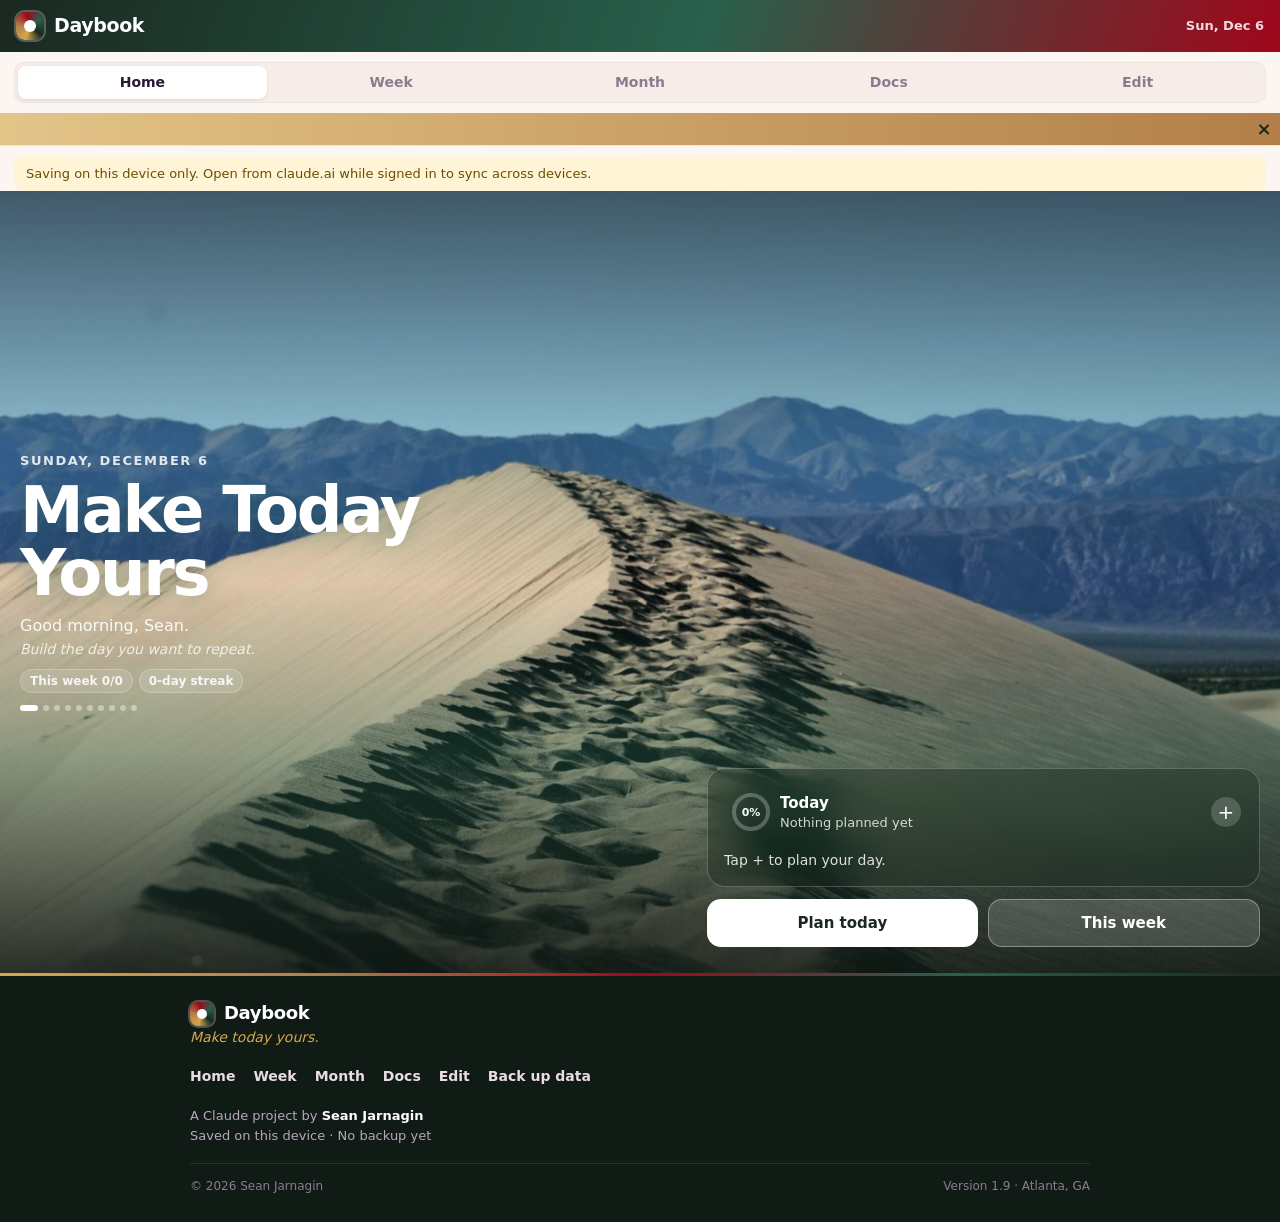
==== index.html @ ccca1091 "Split original into index.html, css/app.css and js files Pure move: CSS, data/upgrade, themes, helpe" ====
<!DOCTYPE html>
<html lang="en">
<head>
<meta charset="utf-8">
<meta name="viewport" content="width=device-width, initial-scale=1, viewport-fit=cover">
<title>Daybook</title>
<meta name="theme-color" content="#2B1A35">
<link rel="stylesheet" href="css/app.css">
<script src="js/data.js" defer></script>
<script src="js/themes.js" defer></script>
<script src="js/util.js" defer></script>
<script src="js/storage.js" defer></script>
<script src="js/files.js" defer></script>
<script src="js/app.js" defer></script>
</head>
<body>
<div id="app">
<header>
  <div class="brand"><span class="logo"></span><b>Daybook</b><span class="grow"></span><span class="bdate" id="bdate"></span></div>
  <div class="hpad">
  <div class="tabs" id="tabs">
    <button data-act="view" data-v="home">Home</button>
    <button data-act="view" data-v="week">Week</button>
    <button data-act="view" data-v="month">Month</button>
    <button data-act="view" data-v="docs">Docs</button>
    <button data-act="view" data-v="lib">Edit</button>
  </div>
  <div class="row nav" id="nav"></div>
  </div>
  <div id="ticker"></div>
</header>
<div id="banner"></div>
<main id="main"><div class="empty">Loading your schedule...</div></main>
<footer class="appfoot"><div class="fin">
  <div><div class="fbrand"><span class="logo"></span><b>Daybook</b></div><p class="ftag">Make today yours.</p></div>
  <nav class="fnav"><button data-act="view" data-v="home">Home</button><button data-act="view" data-v="week">Week</button><button data-act="view" data-v="month">Month</button><button data-act="view" data-v="docs">Docs</button><button data-act="view" data-v="lib">Edit</button><button data-act="backup">Back up data</button></nav>
  <div class="fmeta">A Claude project by <b>Sean Jarnagin</b><br><span id="fstatus"></span></div>
  <div class="fsmall"><span>&copy; 2026 Sean Jarnagin</span><span>Version 1.9 &middot; Atlanta, GA</span></div>
</div></footer>
</div>
<div id="sheet"></div>
<div id="toast"></div>

<template id="doc-syllabus"><div class="doc-title"><div class="kicker">PHOTOGRAPHY SYLLABUS</div><h1>LIGHT &amp; LENS</h1><p class="lead">8-Week Light Mastery Cycle</p>
<p class="meta">Nikon D7500 / D3400 | 8-Lens Kit | DJI Mini 2 | RAW Workflow</p><p class="motto">The lens serves the light. The light serves the story.</p><p class="meta">Organized by lighting scenario, not by lens.<br>2 long days/week (2-3 hours) | 2-3 short days/week (15-45 min)<br>Editing integrated, not deferred | Drone practice on weekends</p></div><h2 id="course-philosophy">Course Philosophy</h2>
<p>The previous syllabus organized practice by lens. This one organizes by light. The difference matters: a lens rotation teaches you what glass can do. A light rotation teaches you what you can do with any glass in any condition. When you walk into a room, a venue, a landscape, the first question is never 'which lens?' It is 'where is the light, what is it doing, and how do I use it or change it?' The lens choice follows from that answer.</p>
<p><strong>Your voice:</strong> You use light to create tension and narrative. You are drawn to selective illumination, silhouettes, dark negative space, and compositions where the viewer feels what is about to happen. This syllabus is designed to develop that voice while building the technical control to execute it reliably under any lighting condition.</p>
<p><strong>The three pillars:</strong> (1) Light control - reading, shaping, and manipulating light with any tool available. This is the spine. (2) Viewer influence - understanding how composition, framing, and cropping direct emotion and attention. Woven into every assignment. (3) Lens fluency - knowing which lens to grab and why, earned through application under varied conditions rather than isolated rotation.</p>
<h2 id="week-unit-schedule">8-Week Unit Schedule</h2>
<p>Each week presents a lighting scenario. The assignments specify which lenses to use because certain lenses suit certain light. But the focus is the light, not the lens. By the end of the cycle, you will have worked every lens in your kit under the conditions that reveal its strengths and expose its limitations.</p>
<h3 class="wk">Week 1: Window Light &amp; Indoor Natural</h3>
<p><strong>Scenario:</strong> Soft directional light from windows. No artificial sources. Blinds, curtains, and time of day as your only modifiers.</p>
<p><strong>Recommended Lenses:</strong> 50mm f/1.4 (portraits), Tokina 11-16mm (real estate interiors), 105mm Micro (detail/macro near windows)</p>
<p><strong>Composition Focus:</strong> Frame subjects at the edge of light falloff. Place the brightest area where you want the viewer's eye. Practice negative space - let darkness occupy 40-60% of the frame.</p>
<p><strong>Assignment:</strong> Shoot portraits of a person or cat positioned at varying distances from a window. Document how light quality changes as the subject moves 1ft, 3ft, 5ft from the glass. Separately, shoot one room of your house as a real estate interior using only window light - no lamps.</p>
<h3 class="wk">Week 2: Golden Hour &amp; Backlight</h3>
<p><strong>Scenario:</strong> The 45 minutes before sunset. Warm directional light. Backlighting with rim light and flare. The light you will shoot most client work in.</p>
<p><strong>Recommended Lenses:</strong> 50mm f/1.4 (primary), 55-300mm (compressed backlit silhouettes), 35mm f/1.8 (environmental backlit portraits)</p>
<p><strong>Composition Focus:</strong> Backlight separation - place the sun behind your subject and expose for the face. Use lens flare intentionally vs. avoiding it. Frame silhouettes where the shape tells the story without detail.</p>
<p><strong>Assignment:</strong> Shoot a portrait session at golden hour. 3 frames backlit with rim light, 3 frames sidelit, 3 silhouettes. Separately, shoot a landscape at 200-300mm with silhouetted figures against the sunset. Compare how the 50mm and 300mm render the same backlit scene.</p>
<h3 class="wk">Week 3: Harsh &amp; Overhead Light</h3>
<p><strong>Scenario:</strong> Midday sun, direct overhead, hard shadows. The light most photographers avoid. You learn to use it or find shade within it.</p>
<p><strong>Recommended Lenses:</strong> 35mm f/1.8 (street), 18-55mm kit zoom (versatility), Tokina 11-16mm (architecture shadows)</p>
<p><strong>Composition Focus:</strong> Use shadows as compositional elements, not problems. Shadow lines as leading lines. Contrast between lit and unlit areas to direct attention. Hard light on texture (brick, concrete, bark).</p>
<p><strong>Assignment:</strong> Shoot 10 frames where the shadow is the subject, not the object casting it. Shoot a portrait in open shade with harsh sun 2 feet behind the shade line - expose for the face, let the background blow. Shoot one architectural subject where the shadow pattern is more interesting than the building.</p>
<h3 class="wk">Week 4: Overcast &amp; Diffused Light</h3>
<p><strong>Scenario:</strong> Flat, even light. No shadows. No drama from the sky. The challenge is creating mood when nature gives you none. Also the most flattering portrait light.</p>
<p><strong>Recommended Lenses:</strong> 50mm f/1.4 (portraits - use aperture for depth separation since light will not help), 105mm Micro (macro - overcast is ideal for detail work), Laowa 100mm 2:1 (extreme macro)</p>
<p><strong>Composition Focus:</strong> Without light contrast to guide the eye, composition carries everything. Color contrast, texture contrast, and subject isolation through depth of field become your tools. Practice minimalism - fewer elements, stronger statement.</p>
<p><strong>Assignment:</strong> Shoot a portrait session on an overcast day. Make the images feel moody despite flat light through composition and aperture choices alone. Separately, shoot macro work outdoors - overcast eliminates harsh reflections on small subjects. 10 frames with each macro lens, compare 1:1 vs 2:1 magnification.</p>
<h3 class="wk">Week 5: Low Light &amp; Night</h3>
<p><strong>Scenario:</strong> After sunset, indoor dim conditions, street lights, moonlight. High ISO territory. Tripod mandatory. This is where your camera's limits become real.</p>
<p><strong>Recommended Lenses:</strong> 50mm f/1.4 (fastest glass, lowest ISO needed), 35mm f/1.8 (street at night), 200-500mm f/5.6 (moon, astrophotography), Tokina 11-16mm f/2.8 (night sky wide field)</p>
<p><strong>Composition Focus:</strong> Light sources become subjects - street lamps, windows, car lights, the moon. Frame around points of light in darkness. Use long exposure to create light trails and star movement. Isolate illuminated subjects against dark negative space.</p>
<p><strong>Assignment:</strong> Shoot a cityscape or street scene after dark with the 35mm - use available light only, push ISO and find your camera's noise ceiling. Separately, shoot the moon at 500mm on a tripod. Shoot a 20-second exposure of the night sky with the Tokina. Three completely different approaches to darkness in one session.</p>
<h3 class="wk">Week 6: Mixed &amp; Artificial Light</h3>
<p><strong>Scenario:</strong> Indoor scenes with multiple light sources at different color temperatures. Tungsten lamps, LED overhead, daylight from windows, all in one frame. The hardest white balance scenario.</p>
<p><strong>Recommended Lenses:</strong> Tokina 11-16mm (real estate - this is the exact scenario you face in every property), 50mm f/1.4 (indoor portraits under mixed light), 18-55mm kit zoom (versatility for problem-solving)</p>
<p><strong>Composition Focus:</strong> Identify the dominant light source and expose for it. Accept that mixed light means some areas will be warm and some cool - use that contrast intentionally rather than fighting it.</p>
<p><strong>Assignment:</strong> Shoot a full real estate walkthrough of your house with every light on and every blind open. Set Kelvin manually and keep it consistent across all rooms. Separately, shoot a portrait under mixed lighting - one side of the face lit by warm lamp, other side by cool window. Make it look intentional, not accidental.</p>
<h3 class="wk">Week 7: Practical &amp; Creative Light</h3>
<p><strong>Scenario:</strong> You provide the light. Phone flashlight, headlamp, candles, colored materials, reflectors, speedlight. This is your voice week - dark mood, selective illumination, narrative tension.</p>
<p><strong>Recommended Lenses:</strong> 50mm f/1.4 (portraits with dramatic practical light), 105mm Micro (illuminated details), 35mm f/1.8 (environmental scenes with creative lighting)</p>
<p><strong>Composition Focus:</strong> Light only what matters. Let everything else fall to darkness. The viewer's eye goes where the light is - use that to tell a story. Practice light painting with long exposures. Color cast from materials to set mood.</p>
<p><strong>Assignment:</strong> Pre-visualize 5 specific frames before touching the camera. Set each one up deliberately - choose the light position, the color, the exposure time. Separately, shoot a portrait lit only by a single practical light source (lamp, candle, phone). Make it feel cinematic, not accidental.</p>
<h3 class="wk">Week 8: Client Simulation &amp; Field Test</h3>
<p><strong>Scenario:</strong> No controlled conditions. You show up, assess the light, choose the lens, solve problems in real time. This week tests everything from weeks 1-7 under pressure.</p>
<p><strong>Recommended Lenses:</strong> Bring your full kit. Choose the right lens for each scenario without being told which one to use.</p>
<p><strong>Composition Focus:</strong> Apply everything. Every frame should demonstrate a deliberate lighting choice, a deliberate composition choice, and a deliberate lens choice. If you cannot articulate all three before pressing the shutter, do not press it.</p>
<p><strong>Assignment:</strong> Three assignments: (1) Shoot a portrait session with a willing subject - direct them, manage the light, deliver 15-20 edited frames. (2) Shoot a complete real estate walkthrough of a property you have not previously photographed. (3) Shoot one creative personal project applying your voice - moody, narrative, tension-driven. Review all three sets and self-assess.</p>
<h2 id="weekly-structure">Weekly Structure</h2>
<p>You have two long days (2-3 hours each) and two to three short days (15-45 minutes each) per week. Editing is integrated into the schedule, not saved for Sunday. The backlog problem from the previous cycle ends here.</p>
<div class="tw"><table>

<tbody>
<tr class="odd">
<td><strong>Day Type</strong></td>
<td><strong>Block</strong></td>
<td><strong>Activity</strong></td>
</tr>
<tr class="even">
<td><strong>Long Day (2x/week)</strong></td>
<td>Shoot Block (60-90 min)</td>
<td>Primary lighting scenario practice per weekly unit. Bring the recommended lenses. Shoot 20-40 intentional frames. Every frame has a named lighting decision and composition decision.</td>
</tr>
<tr class="odd">
<td><strong>Long Day (2x/week)</strong></td>
<td>Edit Block (45-60 min)</td>
<td>Same day if possible, next day at latest. Cull to top 10, edit top 5, write one-sentence note per edited frame: what lighting choice did I make and did it work?</td>
</tr>
<tr class="even">
<td><strong>Long Day (2x/week)</strong></td>
<td>Drone Block (20-30 min)</td>
<td>Weekend long day only. Flight practice, composition from altitude, understanding how aerial light differs from ground level. Log flight hours toward Part 107 comfort.</td>
</tr>
<tr class="odd">
<td><strong>Short Day (2-3x/week)</strong></td>
<td>Quick Shoot (15-45 min)</td>
<td>One focused exercise from the weekly unit. 5-10 frames with one specific lighting challenge. Use whatever lens the scenario demands.</td>
</tr>
<tr class="even">
<td><strong>Short Day (2-3x/week)</strong></td>
<td>Quick Edit (15 min)</td>
<td>Cull and rate previous session. Do not let the backlog grow past two sessions. If behind on editing, this is edit-only - no shooting.</td>
</tr>
</tbody>
</table></div>
<h3>The Backlog Rule</h3>
<p>If you have more than two unprocessed shooting sessions, your next session is an edit session, not a shooting session. No exceptions. Shooting without reviewing is collecting data you never learn from. The feedback loop between shooting and editing is where skill compounds. Break the loop and you are just accumulating hard drive clutter.</p>
<h3>Drone Practice</h3>
<p>DJI Mini 2. Weekend long days only, 20-30 minutes per session. Focus on smooth flight, composition from altitude, and understanding how aerial perspective changes the relationship between foreground, midground, and background. Log every flight. Part 107 certification is in progress - until it is complete, no commercial use of aerial footage.</p>
<h2 id="lens-reference">Lens Reference</h2>
<p>Eight lenses. Each one has a role. This table is your field guide for deciding which lens to grab when you walk into a scenario.</p>
<div class="tw"><table>

<tbody>
<tr class="odd">
<td><strong>Lens</strong></td>
<td><strong>Equiv.</strong></td>
<td><strong>Role</strong></td>
<td><strong>Notes</strong></td>
</tr>
<tr class="even">
<td><strong>35mm f/1.8G DX</strong></td>
<td>~52mm</td>
<td>Street, environmental portraits, daily carry</td>
<td>Your natural eye. Use when you want context and environment around the subject.</td>
</tr>
<tr class="odd">
<td><strong>50mm f/1.4G FX</strong></td>
<td>~75mm</td>
<td>Portraits, low light, shallow DOF</td>
<td>Your money lens for client work. Fastest glass in the kit. First choice for any portrait or low-light scenario.</td>
</tr>
<tr class="even">
<td><strong>18-55mm f/3.5-5.6 VR DX</strong></td>
<td>~27-82mm</td>
<td>Versatile problem-solver</td>
<td>When unsure which prime to grab, this lens finds the focal length first. Variable aperture limits low-light use.</td>
</tr>
<tr class="odd">
<td><strong>Tokina 11-16mm f/2.8 CF DX</strong></td>
<td>~16-24mm</td>
<td>Real estate, landscape, architecture, night sky</td>
<td>Your weakest lens compositionally. Requires strong foreground interest. Every real estate shoot starts here.</td>
</tr>
<tr class="even">
<td><strong>55-300mm f/4.5-5.6G ED VR DX</strong></td>
<td>~82-450mm</td>
<td>Telephoto compression, wildlife, portraits</td>
<td>Your natural strength. Compressed backgrounds, isolated subjects, mountain layers. Needs good light.</td>
</tr>
<tr class="odd">
<td><strong>200-500mm f/5.6E VR FX</strong></td>
<td>~300-750mm</td>
<td>Wildlife, moon, extreme reach</td>
<td>Specialist. Tripod or monopod mandatory. Use for subjects you cannot physically approach.</td>
</tr>
<tr class="even">
<td><strong>Nikon 105mm f/2.8D Micro FX</strong></td>
<td>~157mm</td>
<td>Macro 1:1, ring detail, portraits</td>
<td>Doubles as a portrait lens at 157mm equivalent. Primary macro for jewelry, rings, flowers, insects.</td>
</tr>
<tr class="odd">
<td><strong>Laowa 100mm f/2.8 2:1 FX</strong></td>
<td>~150mm</td>
<td>Extreme macro 2:1</td>
<td>Manual focus only. Double life-size magnification. For when 1:1 is not close enough.</td>
</tr>
</tbody>
</table></div>
<h2 id="real-estate-integration">Real Estate Integration</h2>
<p>Real estate photography is not a separate practice track. It is embedded in the weekly units where it belongs. Weeks 1, 3, 6, and 8 contain dedicated real estate assignments because those weeks present the lighting conditions you will encounter in actual property shoots: window light (Week 1), harsh contrast between interior and exterior (Week 3), mixed artificial and natural sources (Week 6), and the full simulation (Week 8).</p>
<p><strong>Standard real estate settings:</strong> Tokina 11-16mm at f/7.1-f/9. Manual mode. ISO 100. Tripod at chest height. Manual Kelvin white balance locked for the entire property. HDR bracketing (-2, 0, +2) for rooms with bright windows. Virtual horizon on. Shoot from corners. Three walls visible. Stage before shooting.</p>
<p>By the end of one 8-week cycle, you will have shot your own house under four different lighting conditions. By cycle two, you should be shooting other properties.</p>
<h2 id="pre-session-protocol">Pre-Session Protocol</h2>
<p>Before every shoot, answer these five questions. If you cannot answer all five, you are not ready to press the shutter.</p>
<ol type="1">
<li><p><strong>What is the light doing?</strong> Direction, quality (hard/soft), color temperature. Read it before raising the camera.</p></li>
<li><p><strong>What story am I telling?</strong> What should the viewer feel when they see this frame? Name the emotion or narrative before composing.</p></li>
<li><p><strong>Why this lens?</strong> Articulate why the lens on your camera right now is the right tool for this light and this story. If you cannot, switch.</p></li>
<li><p><strong>What is in the background?</strong> Check behind your subject before pressing the shutter. Move if something competes with or distracts from your story.</p></li>
<li><p><strong>What settings and why?</strong> Aperture, shutter, ISO. Each one should be a deliberate decision, not a default. If you are in auto-anything, know why.</p></li>
</ol>
<h2 id="progression-milestones">Progression Milestones</h2>
<h3>Cycle 1 Complete (Week 8)</h3>
<p>You can walk into any lighting scenario and identify the dominant light source, its direction, and its quality within 15 seconds. You know which lens to grab for each commercial scenario without deliberating. You can produce a consistent set of real estate images under mixed lighting. Your portrait work in golden hour is reliable. You have a growing body of personal work that reflects your voice - moody, narrative, tension-driven. Your editing backlog never exceeds two sessions.</p>
<h3>Cycle 2 Complete (Week 16)</h3>
<p>You can shape light, not just read it. Speedlight on camera and off camera is comfortable. You can manage a full portrait session directing a subject through poses, locations, and lighting changes. Your real estate work is consistent enough to show agents. Your drone footage is composed and smooth. Part 107 is complete. Your portfolio has enough depth to support a website launch.</p>
<h3>Cycle 3 Complete (Week 24)</h3>
<p>You are booking paid work. Engagement sessions, real estate listings, or second-shooting weddings. The camera and lighting decisions are invisible to you during a shoot - all of your attention is on the subject and the story. Your voice is recognizable across your portfolio. You are a photographer, not someone who owns a camera.</p>
<h2 id="final-note">Final Note</h2>
<p>The first syllabus taught you how to operate a camera. This one teaches you how to see. The difference between a technician and a photographer is that the technician executes settings and the photographer tells stories. You have the technical foundation. Now the work is learning to control the single most important variable in every photograph: light.</p>
<p><strong>The lens is the instrument. Light is the music. Learn to hear it.</strong></p>
</template>
<template id="doc-nikkor"><div class="doc-title"><div class="kicker">Nikon</div><h1>NIKKOR Lens Nomenclature</h1><p class="lead">F-Mount Designation Reference</p></div><h2>Your Lenses Decoded</h2><div class="term"><b>AF-S NIKKOR 200-500mm f/5.6E ED VR</b><p>In-lens AF motor. FX format. 200-500mm zoom range. f/5.6 constant aperture. Electronic diaphragm (E). Extra-low dispersion glass. Vibration Reduction stabilization. No aperture ring.</p></div><div class="term"><b>AF-S NIKKOR 50mm f/1.4G</b><p>In-lens AF motor. FX format. 50mm prime. f/1.4 fast aperture. No aperture ring (G). On your DX body, acts like a 75mm portrait lens.</p></div><div class="term"><b>AF-S DX NIKKOR 35mm f/1.8G</b><p>In-lens AF motor. DX crop format - designed for your sensor. 35mm prime. f/1.8 fast aperture. No aperture ring. On DX, acts like a 52.5mm normal lens.</p></div><div class="term"><b>AF-P DX NIKKOR 18-55mm f/3.5-5.6G VR</b><p>Stepping motor AF (quiet, fast). DX format kit lens. Variable aperture zoom: f/3.5 at 18mm, f/5.6 at 55mm. No aperture ring. VR stabilization.</p></div><div class="term"><b>Tokina atx-i 11-16mm f/2.8 CF</b><p>Third-party (Tokina). DX ultra-wide zoom. Constant f/2.8 aperture. CF = Compact Focus. Uses body screw-drive AF motor - works on D7500.</p></div><div class="term"><b>AF NIKKOR 50mm f/1.8D</b><p>Body screw-drive AF (no in-lens motor). FX format. 50mm prime. f/1.8 aperture. D-type: has aperture ring + sends distance data. The &quot;nifty fifty&quot; classic.</p></div><h2>Quick Decision Guide</h2><div class="term"><b class="code">D vs G vs E</b><p>D has an aperture ring (lock it at smallest number). G removed the ring. E added electronic control for faster, more precise operation. Evolution: D -&gt; G -&gt; E.</p></div><div class="term"><b class="code">AF vs AF-S</b><p>Both are F-mount. AF relies on a motor in the camera body (shaft-driven). AF-S has its own motor - quieter, faster, works on every body including entry-level.</p></div><div class="term"><b class="code">DX on FX</b><p>Usable in DX crop mode (body auto-detects). You get fewer megapixels. FX on DX always works - you just use the center of the image circle.</p></div><h2>Focus Motor &amp; Mount Type</h2><div class="term"><b class="code">AI / AI-S</b><p>Manual focus. Mechanical aperture coupling to body meter. AI-S adds linear aperture response for program/shutter-priority modes.</p><p class="note">No autofocus. Aperture ring on lens.</p></div><div class="term"><b class="code">AF</b><p>Autofocus driven by the camera body&#x27;s screw-drive motor (via the coupling shaft in the mount). Requires a body with a built-in AF motor.</p><p class="note">D7500 has a body motor - these lenses will autofocus on it. Entry-level bodies (D3x00/D5x00) do not.</p></div><div class="term"><b class="code">AF-S</b><p>Silent Wave Motor built into the lens. Full-time manual focus override - turn the ring anytime without switching to M. Autofocuses on all Nikon bodies.</p><p class="note">Most common modern F-mount designation. Still F-mount, not a separate mount.</p></div><div class="term"><b class="code">AF-P</b><p>Stepping motor. Smoother, quieter, faster - optimized for video AF. Requires newer bodies for full menu control.</p><p class="note">D7500 fully compatible. Found on newer kit lenses (10-20mm, 18-55mm, 70-300mm).</p></div><div class="term"><b class="code">AF-I</b><p>Predecessor to AF-S. Internal coreless motor. Rare - only a few long telephoto lenses used this before AF-S replaced it.</p><p class="note">Obsolete. You won&#x27;t encounter these unless buying vintage superteles.</p></div><h2>Sensor Format</h2><div class="term"><b class="code">DX</b><p>Designed for crop-sensor bodies (23.5x15.6mm, 1.5x crop factor). Smaller image circle - will vignette heavily on full-frame bodies.</p><p class="note">Your D7500 is a DX body. DX lenses are native to it.</p></div><div class="term"><b class="code">FX</b><p>Designed for full-frame (36x24mm). Larger image circle covers both FX and DX sensors. On DX, the center is cropped, giving the 1.5x reach bonus.</p><p class="note">Your 50mm f/1.4 and 200-500mm f/5.6E are FX lenses working on your DX body.</p></div><h2>Aperture Control Type</h2><div class="term"><b class="code">D</b><p>Sends distance information to the body for 3D Matrix Metering and i-TTL flash. Has a physical aperture ring on the lens barrel.</p><p class="note">Set the ring to the smallest number (highest f-stop) and lock it - control aperture from the camera body dial.</p></div><div class="term"><b class="code">G</b><p>No aperture ring. Aperture is controlled entirely through the camera body command dial. Also sends distance data like D-type.</p><p class="note">The &quot;G&quot; effectively replaced the &quot;D&quot; designation. Most modern F-mount lenses are G-type.</p></div><div class="term"><b class="code">E</b><p>Electronic aperture control (electromagnetic diaphragm). No mechanical aperture lever - the body controls the aperture electronically via contacts.</p><p class="note">Found on newer pro lenses. Your 200-500mm f/5.6E uses this. More precise aperture control during bursts.</p></div><h2>Optical Element Codes</h2><div class="term"><b class="code">ED</b><p>Extra-low Dispersion glass. Reduces chromatic aberration (color fringing), especially at telephoto focal lengths.</p><p class="note">Very common on telephoto and zoom lenses. Look for this on anything over 70mm.</p></div><div class="term"><b class="code">FL</b><p>Fluorite lens element. Even lower dispersion than ED with less weight. Premium optical element found on high-end telephotos.</p><p class="note">Lighter than ED at the same correction quality. Seen on 500mm f/5.6E PF, 800mm f/5.6E FL.</p></div><div class="term"><b class="code">ASP</b><p>Aspherical lens element. Corrects spherical aberration and distortion, especially in wide-angle and wide-aperture lenses.</p><p class="note">Allows sharper performance with fewer total elements, keeping the lens lighter.</p></div><div class="term"><b class="code">N</b><p>Nano Crystal Coat. Nikon&#x27;s premium anti-reflective coating. Dramatically reduces ghosting and flare from point light sources.</p><p class="note">Found on pro-grade lenses. Gold &quot;N&quot; badge on the lens barrel.</p></div><div class="term"><b class="code">IF</b><p>Internal Focusing. The lens does not change physical length during focus. The front element stays stationary.</p><p class="note">Important for filters (polarizers won&#x27;t spin) and macro work (won&#x27;t bump the subject). Faster AF, better balance.</p></div><div class="term"><b class="code">RF</b><p>Rear Focusing. Focus group is at the back of the lens. Similar benefits to IF - fast, compact focus travel.</p><p class="note">Less common designation. Mostly seen on older AF tele lenses.</p></div><div class="term"><b class="code">CRC</b><p>Close-Range Correction. Floating element design optimizes sharpness at close focus distances, not just infinity.</p><p class="note">Found on some wide-angles and macro lenses. Improves near-subject performance.</p></div><div class="term"><b class="code">DC</b><p>Defocus Control. A ring on the lens controls the quality (not amount) of background or foreground blur.</p><p class="note">Only on 105mm f/2 DC and 135mm f/2 DC. Niche portrait lenses.</p></div><div class="term"><b class="code">PF</b><p>Phase Fresnel element. Uses diffraction to correct chromatic aberration instead of heavy ED/FL glass. Dramatically reduces size and weight.</p><p class="note">The 300mm f/4E PF and 500mm f/5.6E PF are remarkably portable superteles because of this.</p></div><h2>Stabilization</h2><div class="term"><b class="code">VR</b><p>Vibration Reduction. Optical image stabilization - a gyro-sensor detects shake and a floating lens group compensates in real time.</p><p class="note">Typically gives 3-4 stops of handheld advantage. Critical for telephoto, useful for video.</p></div><div class="term"><b class="code">VR II</b><p>Second-generation VR system. Improved stabilization performance - usually rated at 4+ stops of correction.</p><p class="note">Found on newer telephoto zooms like the 70-200mm f/2.8E FL ED VR.</p></div><h2>Specialty Designations</h2><div class="term"><b class="code">Micro</b><p>Nikon&#x27;s term for macro. Capable of at least 1:1 reproduction ratio (life-size on the sensor). Optimized for close-focus sharpness.</p><p class="note">Nikon says &quot;Micro&quot; where everyone else says &quot;Macro.&quot; Same thing.</p></div><div class="term"><b class="code">PC-E</b><p>Perspective Control with Electronic aperture. Tilt-shift lens for architecture and product photography. Corrects converging verticals.</p><p class="note">Manual focus only. Used in real estate and architectural work to keep buildings straight.</p></div><div class="term"><b class="code">TC</b><p>Teleconverter. Multiplies focal length (1.4x, 1.7x, or 2x) at the cost of light loss and some sharpness. Mounts between body and lens.</p><p class="note">TC-14E III (1.4x, loses 1 stop), TC-20E III (2x, loses 2 stops). Only works with certain AF-S/AF-I teles.</p></div><h2>Decoded Example</h2><p class="decode">AF-S VR Micro-NIKKOR 105mm f/2.8G IF-ED</p><div class="term row2"><b class="code">AF-S</b><p>Silent Wave Motor - in-lens AF, works on all bodies</p></div><div class="term row2"><b class="code">VR</b><p>Vibration Reduction optical stabilization</p></div><div class="term row2"><b class="code">Micro</b><p>Macro lens - 1:1 life-size reproduction</p></div><div class="term row2"><b class="code">105mm</b><p>Focal length (157.5mm equivalent on DX)</p></div><div class="term row2"><b class="code">f/2.8</b><p>Maximum aperture - how wide the diaphragm opens</p></div><div class="term row2"><b class="code">G</b><p>No aperture ring - body dial controls aperture</p></div><div class="term row2"><b class="code">IF</b><p>Internal Focusing - length stays fixed, front won&#x27;t spin</p></div><div class="term row2"><b class="code">ED</b><p>Extra-low Dispersion glass - reduces color fringing</p></div><p class="fine">NIKKOR &amp; Nikon are trademarks of Nikon Corporation. Reference compiled for personal use.</p></template>
</body>
</html>
---- css/app.css ----
:root{--t1:#F6A961;--t2:#E56B5E;--t3:#BB405C;--t4:#843660;--t5:#583168;--deep:#2B1A35;--deep-rgb:43,26,53;--tint-rgb:88,49,104;
--tick1:#F6A961;--tick2:#E56B5E;--tick-ink:#2B1A35;--hi:#F6A961;--accent-l:#BB405C;--accent-d:#E56B5E;--done-l:#843660;--done-d:#F6A961;
--btn:linear-gradient(100deg,#E56B5E,#BB405C 55%,#843660);
--sand:var(--t1);--terra:var(--t2);--blush:var(--t3);--camelot:var(--t4);--bossa:var(--t5);
--bg:#FBF6F2;--card:#fff;--ink:#2B1A35;--mute:#8C7B8F;--line:#EEE3DE;--soft:#F6EDE8;--accent:var(--accent-l);--done:var(--done-l);--danger:#C8384F;
--grad:linear-gradient(90deg,var(--t1),var(--t2),var(--t3),var(--t4),var(--t5))}
@media (prefers-color-scheme:dark){:root{--bg:#170F1D;--card:#221729;--ink:#F7EEF2;--mute:#A693A9;--line:#33253B;--soft:#2B1E33;--accent:var(--accent-d);--done:var(--done-d);--danger:#FF6F7D}}
*{box-sizing:border-box}
html,body{margin:0}
html{background:var(--deep)}
html,body{overscroll-behavior-y:none}
#app{min-height:100vh;display:flex;flex-direction:column;background:var(--deep);overflow-x:clip;max-width:100%}
#banner{background:var(--bg)}
:root{--sl:env(safe-area-inset-left,0px);--sr:env(safe-area-inset-right,0px);--st:env(safe-area-inset-top,0px);--sb:env(safe-area-inset-bottom,0px)}
body{background:var(--bg);color:var(--ink);font:15px/1.35 -apple-system,BlinkMacSystemFont,"SF Pro Text",Inter,system-ui,sans-serif;-webkit-tap-highlight-color:transparent}
main{flex:1 0 auto;background:var(--bg)}
button{font:inherit;color:inherit;background:none;border:0;cursor:pointer;padding:0}
input,select,textarea{font-size:16px!important}
html,body,button,input,select,label{touch-action:manipulation}
body{overflow-x:hidden}
input{font:inherit;color:var(--ink);background:var(--soft);border:1px solid var(--line);border-radius:10px;padding:9px 11px;outline:none;min-width:0}
input:focus{border-color:var(--accent)}
header{position:sticky;top:0;z-index:5;background:var(--bg);border-bottom:1px solid var(--line)}
.brand{display:flex;align-items:center;gap:10px;padding:calc(12px + var(--st)) calc(16px + var(--sr)) 12px calc(16px + var(--sl));background:linear-gradient(110deg,var(--t5) 0%,var(--t4) 55%,var(--t3) 100%);color:#fff;transition:background .6s}
.logo{width:28px;height:28px;border-radius:9px;background:conic-gradient(from 200deg,var(--t1),var(--t2),var(--t3),var(--t4),var(--t5),var(--t1));box-shadow:0 0 0 2px rgba(255,255,255,.25);position:relative;flex:none}
.logo::after{content:"";position:absolute;inset:8px;border-radius:50%;background:#fff}
.brand b{font-size:19px;letter-spacing:-.02em;font-weight:800}
.brand .bdate{font-size:13px;opacity:.85;font-weight:600}
.hpad{padding:10px calc(14px + var(--sr)) 10px calc(14px + var(--sl))}
.nav:empty{display:none}
.row{display:flex;align-items:center;gap:8px}
.grow{flex:1;min-width:0}
.tabs{display:flex;background:var(--soft);border-radius:10px;padding:3px;border:1px solid var(--line)}
.tabs button{flex:1;padding:7px 4px;border-radius:8px;font-weight:600;font-size:14px;color:var(--mute)}
.tabs button.on{background:var(--card);color:var(--ink);box-shadow:0 1px 3px rgba(0,0,0,.1)}
.nav{margin-top:10px}
main.home{padding:0}
.hero{position:relative;min-height:calc(100vh - 118px);min-height:calc(100dvh - 118px);overflow:hidden;color:#fff;display:flex;flex-direction:column}
.hero{background:linear-gradient(180deg,var(--t5),var(--t4) 32%,var(--t3) 55%,var(--t2) 72%,var(--t1))}
.slides{position:absolute;inset:0;overflow:hidden}
.slide{position:absolute;inset:0;background-size:cover;background-repeat:no-repeat;opacity:0;transform:scale(1.02);transition:opacity 2.4s ease,transform 13s linear;will-change:opacity,transform}
.slide.on{opacity:1;transform:scale(1.09)}
.slide.out{opacity:0;transform:scale(1.09)}
.slides::after{content:"";position:absolute;inset:0;z-index:2;background:linear-gradient(180deg,rgba(var(--deep-rgb),.62) 0%,rgba(var(--tint-rgb),.25) 32%,rgba(var(--tint-rgb),.05) 50%,rgba(var(--tint-rgb),.45) 72%,rgba(var(--deep-rgb),.88) 100%)}
.dots{display:flex;gap:5px;margin-top:12px}
.dots i{width:6px;height:6px;border-radius:3px;background:rgba(255,255,255,.4);transition:all .4s}
.dots i.on{width:18px;background:#fff}
@media (prefers-reduced-motion:reduce){.slide,.slide.on,.slide.out{transform:none;transition:opacity 1.2s ease}}
.hero-in{position:relative;z-index:3;flex:1;display:flex;flex-direction:column;padding:28px calc(20px + var(--sr)) 26px calc(20px + var(--sl));max-width:680px;width:100%;margin:0 auto}
.hero-in .hr{display:flex;flex-direction:column}
@media (orientation:landscape) and (min-width:640px){
  .hero-in{max-width:none;display:grid;grid-template-columns:minmax(0,1.15fr) minmax(300px,1fr);column-gap:clamp(24px,4vw,56px);align-items:end;padding-top:24px}
  .hero-in .spacer{display:none}
  .hero-in .hl{align-self:center}
  .hero h2{font-size:clamp(44px,7.5vw,88px)}
}
.hero .when{font-size:13px;font-weight:700;letter-spacing:.12em;text-transform:uppercase;opacity:.85}
.hero h2{font-size:clamp(40px,12vw,64px);line-height:.98;margin:10px 0 10px;font-weight:800;letter-spacing:-.035em;text-shadow:0 2px 24px rgba(var(--tint-rgb),.35)}
.hero .greet{font-size:16px;opacity:.92;margin:0}
.hero .line{font-size:14px;opacity:.8;margin:4px 0 0;font-style:italic}
.glass{background:rgba(var(--deep-rgb),.30);border:1px solid rgba(255,255,255,.22);backdrop-filter:blur(14px) saturate(140%);-webkit-backdrop-filter:blur(14px) saturate(140%);border-radius:18px;padding:14px 16px}
.hero .spacer{flex:1;min-height:30px}
.hero .glass .item{border-top-color:rgba(255,255,255,.18)}
.hero .glass .item .d,.hero .glass .item .t .tm{color:rgba(255,255,255,.75)}
.hero .glass .chk{border-color:#fff}
.hero .glass .item.done .chk{background:#fff}
.hero .glass .item.done .chk svg path{stroke:var(--camelot)}
.hero .glass .item.missed .chk{border-color:#FFB3BC;background:transparent}
.hero .glass .item.missed .chk svg path{stroke:#FFB3BC}
.hero .glass .item.missed .t span:first-child{text-decoration-color:#FFB3BC}
.hero .glass .mtag{color:#FFB3BC}
.ghead{display:flex;align-items:center;gap:10px;margin-bottom:6px}
.ghead b{font-size:15px}
.ring{width:42px;height:42px;flex:none}
.stats{display:flex;gap:10px;margin-top:10px}
.stat{flex:1;text-align:left}
.stat b{display:block;font-size:22px;letter-spacing:-.02em}
.stat span{font-size:12px;opacity:.8}
.hbtns{display:flex;gap:10px;margin-top:12px}
.hbtn{flex:1;padding:13px;border-radius:14px;font-weight:700;font-size:15px;background:#fff;color:var(--bossa)}
.hbtn.alt{background:rgba(255,255,255,.16);color:#fff;border:1px solid rgba(255,255,255,.35)}
.gempty{opacity:.85;font-size:14px;padding:4px 0 2px}
.nav h1{font-size:19px;margin:0;font-weight:700;letter-spacing:-.01em;white-space:nowrap;overflow:hidden;text-overflow:ellipsis}
.ib{width:34px;height:34px;border-radius:50%;display:grid;place-items:center;background:var(--soft);font-size:18px;flex:none}
.pill{padding:6px 11px;border-radius:999px;background:var(--soft);font-size:13px;font-weight:600;white-space:nowrap;border:1px solid var(--line)}
.pill.on{background:var(--ink);color:var(--bg);border-color:var(--ink)}
.sub{color:var(--mute);font-size:13px}
.banner{margin:10px calc(14px + var(--sr)) 0 calc(14px + var(--sl));padding:9px 12px;border-radius:10px;background:#fff4d6;color:#6b4e00;font-size:13px}
@media (prefers-color-scheme:dark){.banner{background:#3a3010;color:#ffe08a}}
main{padding:12px calc(14px + var(--sr)) 24px calc(14px + var(--sl))}
.summary{display:flex;gap:10px;align-items:center;margin:0 0 12px}
.bar{flex:1;height:6px;background:var(--soft);border-radius:4px;overflow:hidden}
.bar i{display:block;height:100%;background:var(--grad);background-size:200px 100%;border-radius:4px;transition:width .3s}
.week{display:grid;gap:10px;grid-template-columns:1fr}
@media (min-width:760px){.week{grid-template-columns:repeat(auto-fill,minmax(230px,1fr))}}
.day{background:var(--card);border:1px solid var(--line);border-radius:14px;padding:10px 12px 8px}
.day.today{border-color:var(--accent);box-shadow:0 0 0 1px var(--accent) inset}
.dh{display:flex;align-items:center;gap:8px;margin-bottom:4px}
.dh b{font-size:16px}
.dh .tag{font-size:11px;font-weight:700;color:#fff;background:var(--btn);padding:2px 7px;border-radius:999px}
.add{width:30px;height:30px;border-radius:50%;background:var(--soft);font-size:20px;line-height:1;display:grid;place-items:center;color:var(--accent);font-weight:500}
.item{display:flex;align-items:center;gap:10px;padding:8px 0;border-top:1px solid var(--line)}
.item:first-of-type{border-top:0}
.chk{width:26px;height:26px;border-radius:50%;border:2px solid var(--c,var(--mute));flex:none;display:grid;place-items:center;transition:background .15s}
.chk svg{opacity:0;width:14px;height:14px}
.item.done .chk{background:var(--c,var(--done))}
.item.done .chk svg{opacity:1}
.item .body{flex:1;min-width:0;text-align:left}
.item .t{font-weight:600;display:flex;gap:6px;align-items:baseline}
.item .t .tm{font-weight:500;color:var(--mute);font-size:13px}
.item .d{color:var(--mute);font-size:13px;white-space:nowrap;overflow:hidden;text-overflow:ellipsis}
.item.done .t,.item.done .d{opacity:.5}
.item.missed .chk{border-color:var(--danger)}
.item.missed .chk svg{opacity:1}
.item.missed .t,.item.missed .d{opacity:.55}
.item.missed .t span:first-child{text-decoration:line-through;text-decoration-color:var(--danger);text-decoration-thickness:2px}
.mtag{font-size:11px;font-weight:700;color:var(--danger);text-transform:uppercase;letter-spacing:.04em}
.stat-row{display:flex;gap:8px;margin-top:6px}
.stat-row .chip{flex:1;justify-content:center}
.stat-row .chip.on.ms{background:var(--danger);border-color:var(--danger)}
.none{color:var(--mute);font-size:13px;padding:6px 0 4px;display:block;width:100%;text-align:left}
.wfoot{margin-top:14px;display:flex;gap:8px;flex-wrap:wrap}
.btn{padding:10px 14px;border-radius:10px;background:var(--card);border:1px solid var(--line);font-weight:600;font-size:14px}
.btn.armed{background:var(--danger);color:#fff;border-color:var(--danger)}
.month{background:var(--card);border:1px solid var(--line);border-radius:14px;overflow:hidden}
.mh,.mg{display:grid;grid-template-columns:repeat(7,1fr)}
.mh div{font-size:11px;font-weight:700;color:var(--mute);text-align:center;padding:7px 0;border-bottom:1px solid var(--line)}
.cell{min-height:74px;border-right:1px solid var(--line);border-bottom:1px solid var(--line);padding:4px;text-align:left;display:flex;flex-direction:column;gap:2px;overflow:hidden}
.cell:nth-child(7n){border-right:0}
.cell.out{opacity:.35}
.cell .n{font-size:12px;font-weight:700;width:22px;height:22px;display:grid;place-items:center;border-radius:50%}
.cell.today .n{background:var(--accent);color:#fff}
.cell.alldone{background:color-mix(in srgb,var(--sand) 18%,transparent)}
.mi{font-size:10.5px;line-height:1.25;padding:1px 4px;border-radius:4px;background:color-mix(in srgb,var(--c) 18%,transparent);white-space:nowrap;overflow:hidden;text-overflow:ellipsis}
.mi.dn{opacity:.5}
.mi.ms{text-decoration:line-through;text-decoration-color:var(--danger);opacity:.6}
.more{font-size:10.5px;color:var(--mute);padding-left:3px}
.libcat{background:var(--card);border:1px solid var(--line);border-radius:14px;padding:12px;margin-bottom:10px}
.libcat .lname{font-weight:700;font-size:16px;flex:1;background:transparent;border-color:transparent;padding:6px 8px}
.libcat .lname:focus{background:var(--soft);border-color:var(--accent)}
.swatch{width:26px;height:26px;border-radius:50%;flex:none;border:2px solid var(--card);box-shadow:0 0 0 1px var(--line)}
.libgrp{margin:8px 0 0 4px;padding-left:10px;border-left:3px solid var(--soft)}
.gname{font-weight:700;color:var(--ink);background:transparent;border-color:transparent;padding:4px 6px;flex:1}
.gname:focus{background:var(--soft);border-color:var(--accent);color:var(--ink)}
.x{width:28px;height:28px;border-radius:50%;color:var(--mute);font-size:17px;flex:none;display:grid;place-items:center}
.x.armed{background:var(--danger);color:#fff;width:auto;padding:0 10px;border-radius:999px;font-size:12px;font-weight:700}
.chips{display:flex;flex-wrap:wrap;gap:7px;margin:6px 0 2px}
.chip{display:inline-flex;align-items:center;gap:4px;padding:7px 12px;border-radius:999px;background:var(--soft);border:1px solid var(--line);font-size:14px;font-weight:500}
.chip.on{background:var(--c,var(--accent));border-color:var(--c,var(--accent));color:#fff}
.chip.cat{font-weight:650}
.chip.cat i{width:9px;height:9px;border-radius:50%;background:var(--c);display:inline-block}
.chip.cat.on i{background:#fff}
.chip.ed{padding:5px 4px 5px 12px}
.chip.ed .x{width:22px;height:22px;font-size:14px}
.chip.ed .x.armed{width:auto}
.additem{width:120px;padding:6px 10px;border-radius:999px;font-size:14px}
.link{color:var(--accent);font-weight:600;font-size:14px;padding:8px 4px 0}
.newcat{width:100%;padding:12px}
.sheet-wrap{position:fixed;inset:0;z-index:20;display:flex;flex-direction:column;justify-content:flex-end}
.sheet-bg{position:absolute;inset:0;background:rgba(0,0,0,.35)}
.sheet{position:relative;background:var(--bg);border-radius:18px 18px 0 0;max-height:90vh;display:flex;flex-direction:column;width:100%;max-width:640px;margin:0 auto;animation:up .2s ease-out}
@keyframes up{from{transform:translateY(30px);opacity:.6}to{transform:none;opacity:1}}
.grab{width:38px;height:5px;border-radius:3px;background:var(--line);margin:8px auto 0}
.sh-head{display:flex;align-items:center;justify-content:space-between;padding:8px 16px 10px;border-bottom:1px solid var(--line)}
.sh-head b{font-size:17px}
.sh-head button{color:var(--accent);font-weight:600}
.sh-body{overflow:auto;padding:6px 16px 16px;-webkit-overflow-scrolling:touch}
.lbl{font-size:12px;font-weight:700;color:var(--mute);text-transform:uppercase;letter-spacing:.05em;margin:14px 0 2px}
.sh-foot{display:flex;gap:10px;padding:10px 16px calc(16px + var(--sb));border-top:1px solid var(--line)}
.primary{flex:1;background:var(--btn);color:#fff;border-radius:12px;padding:13px;font-weight:700;font-size:16px}
.primary:disabled{opacity:.4}
.danger{color:var(--danger);font-weight:600;padding:13px 10px}
.danger.armed{background:var(--danger);color:#fff;border-radius:12px;padding:13px 14px}
.dows{display:flex;gap:6px;margin-top:6px}
.dows button{flex:1;height:38px;border-radius:10px;background:var(--soft);border:1px solid var(--line);font-weight:700;font-size:13px}
.dows button.on{background:var(--ink);color:var(--bg);border-color:var(--ink)}
select{font:inherit;color:var(--ink);background:var(--soft);border:1px solid var(--line);border-radius:10px;padding:8px 10px}
.toast{position:fixed;left:50%;bottom:24px;transform:translateX(-50%);background:var(--ink);color:var(--bg);padding:10px 16px;border-radius:12px;font-size:14px;font-weight:600;z-index:40;max-width:90vw;text-align:center}
.doclist{display:grid;gap:10px}
.doccard{display:flex;gap:14px;align-items:center;background:var(--card);border:1px solid var(--line);border-radius:16px;padding:14px;text-align:left;width:100%}
.doccard .ic{width:46px;height:56px;border-radius:8px;flex:none;display:grid;place-items:end start;padding:6px;color:#fff;font-size:10px;font-weight:800;letter-spacing:.06em}
.doccard b{display:block;font-size:16px}
.doc{background:var(--card);border:1px solid var(--line);border-radius:16px;padding:18px 18px 24px;line-height:1.55;font-size:15px}
.doc .doc-title{margin:-18px -18px 18px;padding:22px 18px 18px;border-radius:16px 16px 0 0;background:linear-gradient(120deg,var(--t5),var(--t4) 50%,var(--t3));color:#fff}
.doc .doc-title h1{margin:2px 0 4px;font-size:28px;letter-spacing:-.02em;line-height:1.1}
.doc .kicker{font-size:12px;font-weight:700;letter-spacing:.12em;text-transform:uppercase;opacity:.85}
.doc .lead{margin:0;font-weight:600;opacity:.95}
.doc .meta{margin:8px 0 0;font-size:13px;opacity:.85}
.doc .motto{margin:10px 0 0;font-style:italic;color:var(--hi)}
.doc h2{font-size:19px;margin:26px 0 8px;color:var(--accent);letter-spacing:-.01em}
.doc h3{font-size:16px;margin:20px 0 6px}
.doc h3.wk{padding:8px 12px;border-radius:10px;background:var(--soft);border-left:4px solid var(--terra)}
.doc p{margin:8px 0}
.doc ol{padding-left:22px}
.doc li{margin:6px 0}
.doc .tw{overflow-x:auto;margin:10px -6px;-webkit-overflow-scrolling:touch}
.doc table{border-collapse:collapse;font-size:13px;min-width:560px}
.doc th,.doc td{border-bottom:1px solid var(--line);padding:8px;vertical-align:top;text-align:left}
.doc th{background:var(--soft)}
.doc .term{padding:10px 0;border-bottom:1px solid var(--line)}
.doc .term b{font-size:15px}
.doc .term b.code{display:inline-block;background:var(--btn);color:#fff;border-radius:6px;padding:1px 8px;font-size:13px}
.doc .term p{margin:4px 0 0}
.doc .term .note{color:var(--mute);font-size:14px}
.doc .decode{font-weight:800;font-size:17px;padding:10px 12px;background:var(--soft);border-radius:10px}
.doc .fine{color:var(--mute);font-size:12px;margin-top:20px}
.doclink{color:var(--accent);font-weight:600;font-size:13px;text-transform:none;letter-spacing:0;margin-left:8px}
.tree{margin-top:16px;border-radius:14px;background:color-mix(in srgb,var(--c) 8%,transparent);padding:12px 12px 14px}
.tree-head{display:flex;align-items:center;gap:8px;font-weight:800;font-size:16px}
.tree-head i{width:11px;height:11px;border-radius:50%;background:var(--c);flex:none}
.branch{margin:10px 0 0 5px;padding-left:16px;border-left:2px solid color-mix(in srgb,var(--c) 40%,transparent)}
.branch .lbl{margin:0;position:relative}
.branch .lbl::before{content:"";position:absolute;left:-16px;top:50%;width:10px;border-top:2px solid color-mix(in srgb,var(--c) 40%,transparent)}
.pdfbar{display:flex;align-items:center;margin-bottom:10px}
.pdf{overflow-x:auto;-webkit-overflow-scrolling:touch}
.pdf img{display:block;width:100%;margin:0 0 10px;border-radius:8px;background:#fff;box-shadow:0 1px 6px rgba(43,26,53,.15)}
.pdf.z img{width:230%;max-width:none}
.datarow{display:flex;gap:8px;margin-top:10px;flex-wrap:wrap}
.ticker{padding:0 var(--sr) 0 var(--sl);display:flex;align-items:center;background:linear-gradient(90deg,var(--tick1),var(--tick2));color:var(--tick-ink);font-size:13px;font-weight:700;height:32px;overflow:hidden}
.ticker .run{flex:1;overflow:hidden;white-space:nowrap;height:100%;display:flex;align-items:center;cursor:pointer;mask-image:linear-gradient(90deg,transparent,#000 6%,#000 94%,transparent);-webkit-mask-image:linear-gradient(90deg,transparent,#000 6%,#000 94%,transparent)}
.ticker .run span{display:inline-block;padding-left:100%;animation:tick 16s linear infinite}
.ticker .x{color:var(--tick-ink);width:32px;height:32px;font-size:18px}
@keyframes tick{from{transform:translateX(0)}to{transform:translateX(-100%)}}
@media (prefers-reduced-motion:reduce){.ticker .run span{animation:none;padding-left:12px}}
.appfoot{background:var(--deep);color:#E9DCE6;padding:28px calc(22px + var(--sr)) calc(28px + var(--sb)) calc(22px + var(--sl));position:relative}
.appfoot::before{content:"";position:absolute;left:0;right:0;top:0;height:3px;background:var(--grad)}
.appfoot .fin{max-width:900px;margin:0 auto;display:grid;gap:16px}
.fbrand{display:flex;align-items:center;gap:10px}
.fbrand b{font-size:18px;color:#fff;letter-spacing:-.02em}
.fbrand .logo{width:24px;height:24px;border-radius:8px}
.fbrand .logo::after{inset:7px}
.ftag{margin:2px 0 0;font-style:italic;color:var(--hi);font-size:14px}
.fnav{display:flex;flex-wrap:wrap;gap:6px 18px}
.fnav button{color:#E9DCE6;font-size:14px;font-weight:600;padding:4px 0}
.fmeta{font-size:13px;line-height:1.6;color:#B8A6BC}
.fmeta b{color:#fff;font-weight:700}
.fsmall{font-size:12px;color:#8C7B8F;border-top:1px solid rgba(255,255,255,.1);padding-top:14px;display:flex;justify-content:space-between;gap:10px;flex-wrap:wrap}
.toast{bottom:calc(24px + var(--sb))}
.libtop{display:flex;align-items:center;gap:10px;margin:0 0 12px}
.libcat.closed{padding:0}
.lhead{display:flex;align-items:center;gap:12px;width:100%;padding:14px;text-align:left}
.lhead b{display:block;font-size:16px}
.lhead .swatch{display:inline-block}
.chev{display:inline-block;font-size:24px;line-height:1;color:var(--mute);transition:transform .2s;padding:0 4px}
.chev.on{transform:rotate(90deg)}
.chevb{width:32px}
.ghead{display:flex;align-items:center;gap:8px;width:100%;padding:8px 2px 8px 6px;text-align:left}
.gtitle{font-weight:600;font-size:13px;color:var(--mute);text-transform:uppercase;letter-spacing:.04em}
.ghead .cnt{font-size:12px;font-weight:700;color:var(--mute);background:var(--soft);border-radius:999px;padding:1px 8px}
.ghead .chev{font-size:20px}
.libgrp.open{padding-bottom:4px}
.seg{display:flex;background:var(--soft);border:1px solid var(--line);border-radius:10px;padding:3px;margin:6px 0 8px}
.seg button{flex:1;padding:8px;border-radius:8px;font-weight:700;font-size:14px;color:var(--mute)}
.seg button.on{background:var(--card);color:var(--ink);box-shadow:0 1px 3px rgba(0,0,0,.1)}
.mini{display:flex;gap:6px;margin-top:10px;flex-wrap:wrap}
.mini span{font-size:12px;font-weight:600;padding:3px 9px;border-radius:999px;background:rgba(255,255,255,.14);border:1px solid rgba(255,255,255,.2);color:rgba(255,255,255,.88);backdrop-filter:blur(6px);-webkit-backdrop-filter:blur(6px)}
.phic{width:26px;height:26px;border-radius:8px;background:url(../slides/florence.jpg) 45% 50%/cover;flex:none;box-shadow:0 0 0 1px var(--line)}
.pgrid{display:grid;grid-template-columns:repeat(4,1fr);gap:6px;margin:8px 0 4px}
.pth{width:100%;aspect-ratio:1;border-radius:8px;background-size:cover;background-repeat:no-repeat;background-color:var(--soft);border:2px solid transparent}
.pth.sel{border-color:var(--accent);box-shadow:0 0 0 2px var(--accent)}
.pth.add{display:grid;place-items:center;font-size:26px;color:var(--accent);border:2px dashed var(--line);cursor:pointer}
.psel{background:var(--soft);border-radius:10px;padding:10px;margin:6px 0;display:grid;gap:8px}
.chip .pc{opacity:.7;font-size:12px;margin-left:2px}
.seg.small{margin:0}
.seg.small button{padding:6px 10px;font-size:13px}
.slides.nozoom .slide{transform:none!important}
.tstrip{display:inline-flex;border-radius:6px;overflow:hidden;box-shadow:0 0 0 1px var(--line);flex:none;vertical-align:middle}
.tstrip i{width:8px;height:22px;display:block}
.lhead .tstrip i{width:6px;height:26px}
.chip .tstrip i{width:5px;height:14px}
.trow{display:flex;align-items:center;gap:10px;padding:8px 2px;border-top:1px solid var(--line)}
.trow b{display:block;font-size:14px}
.trow.hol{padding-left:12px;border-left:3px solid var(--accent)}
.tauto{font-size:12px;font-weight:700;color:var(--mute);padding:6px 10px;border-radius:999px;background:var(--soft);border:1px solid var(--line)}
.swatch{position:relative}
.slotn{position:absolute;inset:0;display:grid;place-items:center;font-size:11px;font-weight:800;color:#fff;text-shadow:0 1px 2px rgba(0,0,0,.4)}
.slotrow{display:grid;grid-template-columns:repeat(9,1fr);gap:5px;margin-top:6px}
.slotrow span{aspect-ratio:1;border-radius:50%;display:grid;place-items:center;color:#fff;font-size:12px;font-weight:800;text-shadow:0 1px 2px rgba(0,0,0,.4);box-shadow:0 0 0 1px var(--line)}
.secdots{display:grid;grid-template-columns:1fr 1fr;gap:3px;width:26px;height:26px;flex:none}
.secdots i{border-radius:50%;display:block}
.dataic{width:26px;height:26px;border-radius:8px;background:var(--soft);color:var(--accent);display:grid;place-items:center;font-size:16px;font-weight:800;flex:none;box-shadow:0 0 0 1px var(--line)}
.empty{padding:40px 0;text-align:center;color:var(--mute)}
.daysheet .item{padding:11px 0}
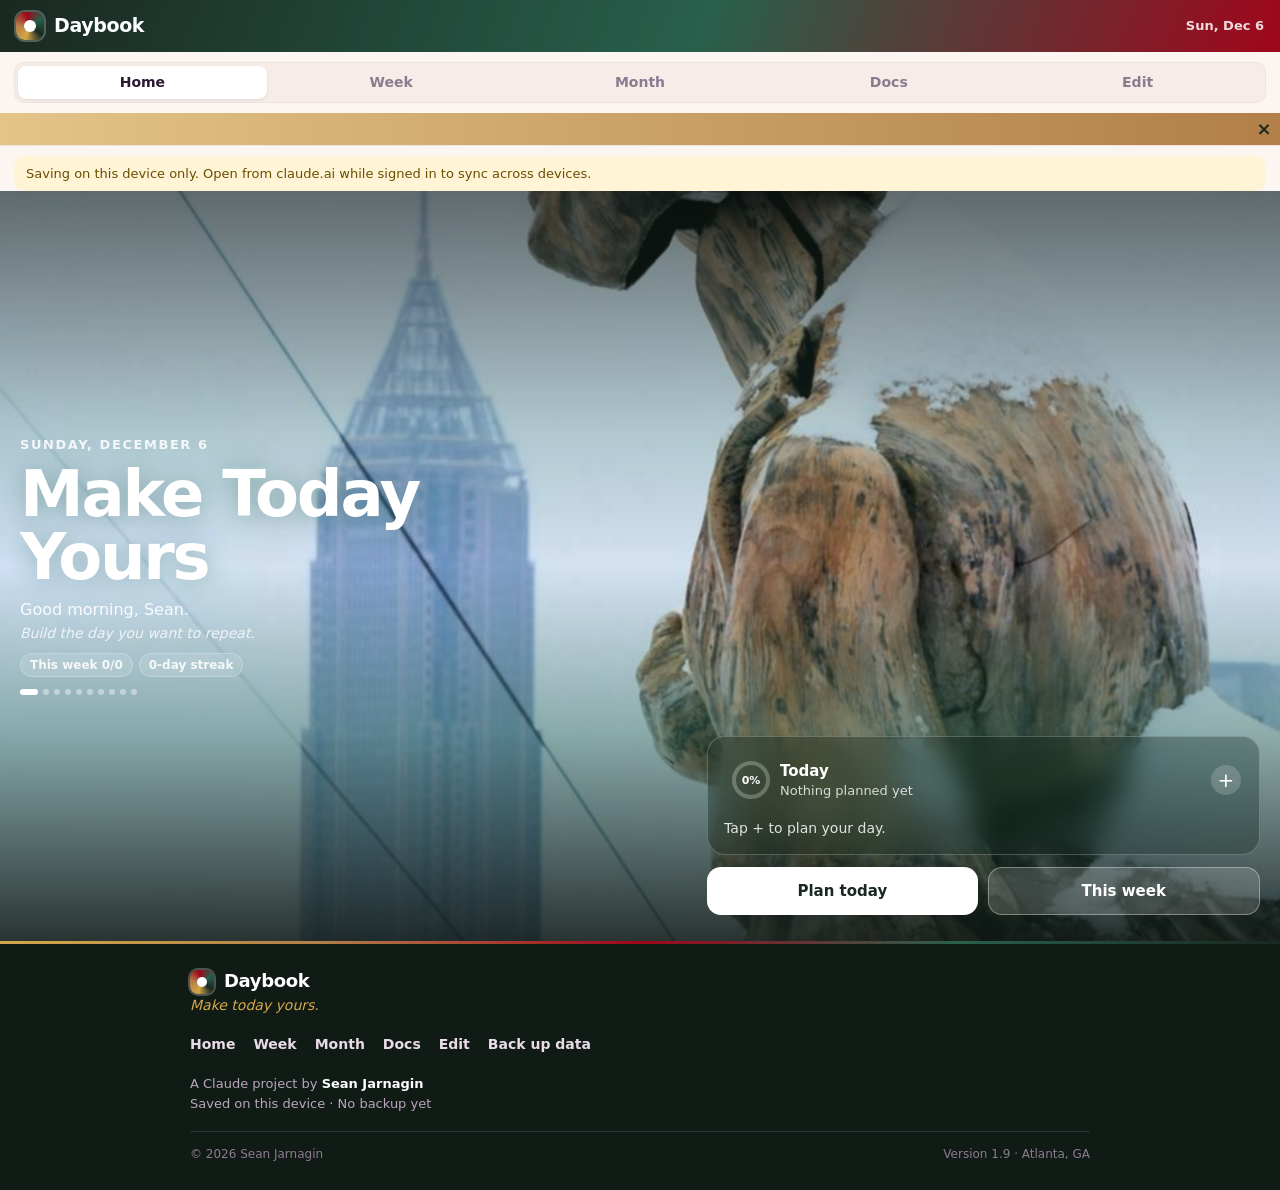
==== commit 4c9448b1: "Fit the Home screen to standalone mode on iPhone - Hero height subtracts the status bar inset (and t" ====
--- a/index.html
+++ b/index.html
@@ -5,6 +5,16 @@
 <meta name="viewport" content="width=device-width, initial-scale=1, viewport-fit=cover">
 <title>Daybook</title>
 <meta name="theme-color" content="#2B1A35">
+<meta name="description" content="Plan your day, check it off, and see your week and month.">
+<link rel="manifest" href="manifest.webmanifest">
+<link rel="icon" type="image/png" sizes="32x32" href="icons/favicon-32.png">
+<link rel="apple-touch-icon" href="icons/apple-touch-icon.png">
+<meta name="mobile-web-app-capable" content="yes">
+<meta name="apple-mobile-web-app-capable" content="yes">
+<meta name="apple-mobile-web-app-title" content="Daybook">
+<meta name="apple-mobile-web-app-status-bar-style" content="black-translucent">
+<meta name="format-detection" content="telephone=no">
+<style>html{background:#2B1A35}</style>
 <link rel="stylesheet" href="css/app.css">
 <script src="js/data.js" defer></script>
 <script src="js/themes.js" defer></script>
@@ -12,6 +22,7 @@
 <script src="js/storage.js" defer></script>
 <script src="js/files.js" defer></script>
 <script src="js/app.js" defer></script>
+<script src="js/pwa.js" defer></script>
 </head>
 <body>
 <div id="app">
--- a/css/app.css
+++ b/css/app.css
@@ -281,3 +281,11 @@
 .dataic{width:26px;height:26px;border-radius:8px;background:var(--soft);color:var(--accent);display:grid;place-items:center;font-size:16px;font-weight:800;flex:none;box-shadow:0 0 0 1px var(--line)}
 .empty{padding:40px 0;text-align:center;color:var(--mute)}
 .daysheet .item{padding:11px 0}
+
+/* ---------- standalone app (home screen) fixes ----------
+   In standalone mode the status bar overlaps the page (black-translucent),
+   so the header grows by the top inset; size the Home hero to match. */
+html{-webkit-text-size-adjust:100%;text-size-adjust:100%}
+.hero{min-height:calc(100vh - 118px - var(--st));min-height:calc(100dvh - 118px - var(--st))}
+#app:has(.ticker) .hero{min-height:calc(100vh - 150px - var(--st));min-height:calc(100dvh - 150px - var(--st))}
+.hero-in{padding-bottom:calc(26px + var(--sb))}
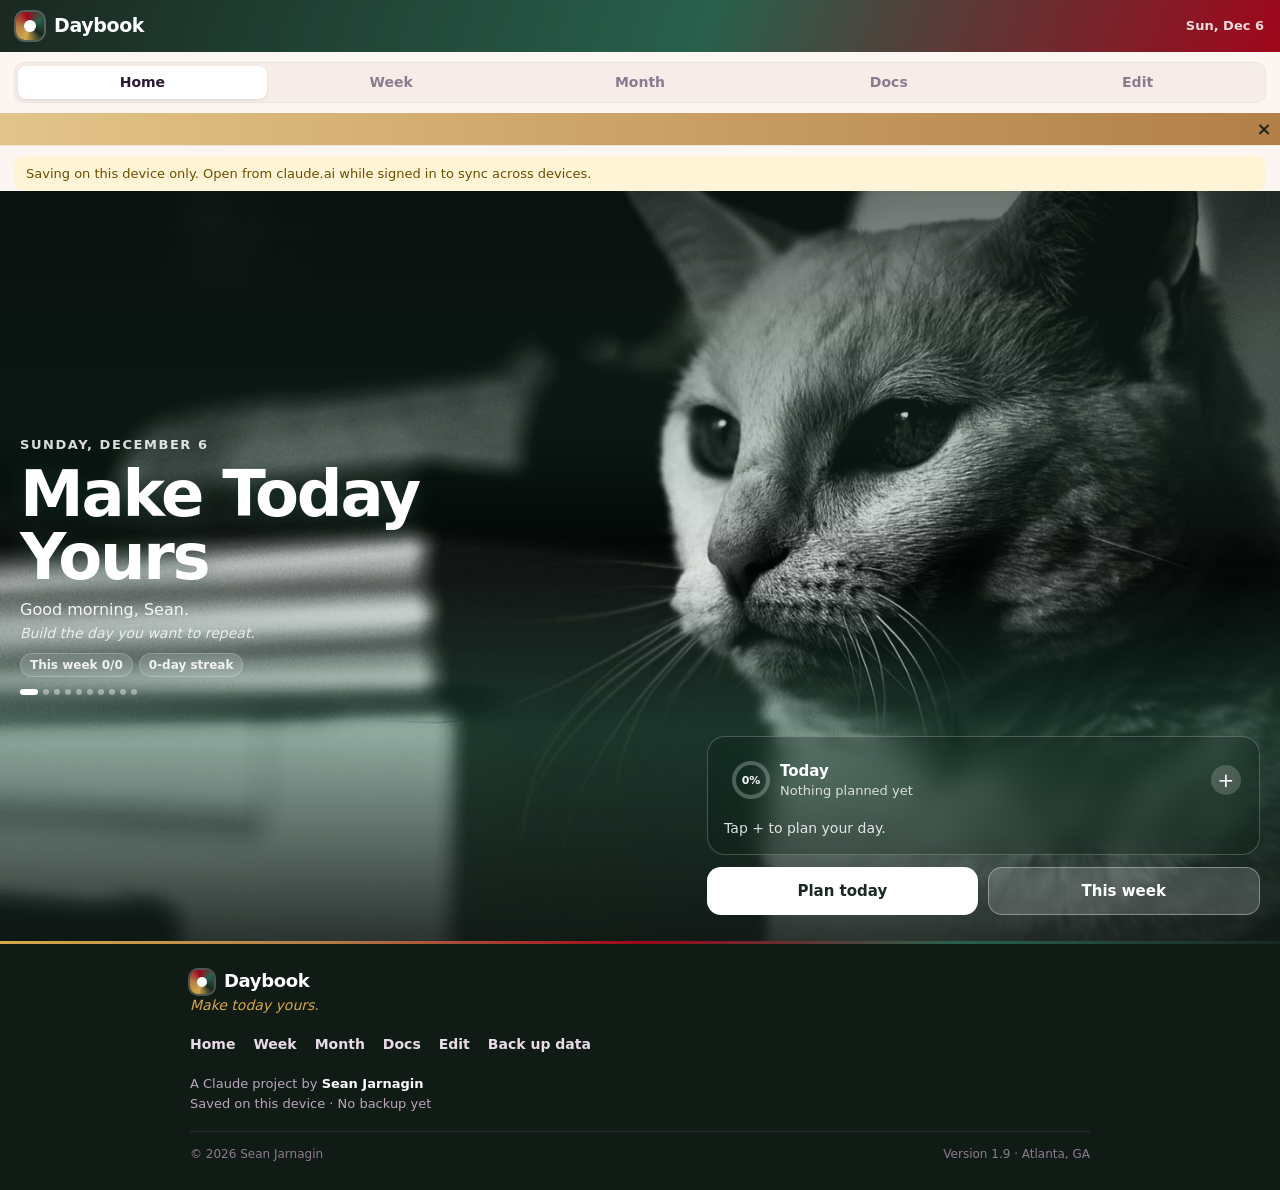
==== commit 5845f05f: "Make Daybook an installable offline PWA - manifest.webmanifest: standalone, relative scope for GitHu" ====
--- a/index.html
+++ b/index.html
@@ -14,7 +14,6 @@
 <meta name="apple-mobile-web-app-title" content="Daybook">
 <meta name="apple-mobile-web-app-status-bar-style" content="black-translucent">
 <meta name="format-detection" content="telephone=no">
-<style>html{background:#2B1A35}</style>
 <link rel="stylesheet" href="css/app.css">
 <script src="js/data.js" defer></script>
 <script src="js/themes.js" defer></script>
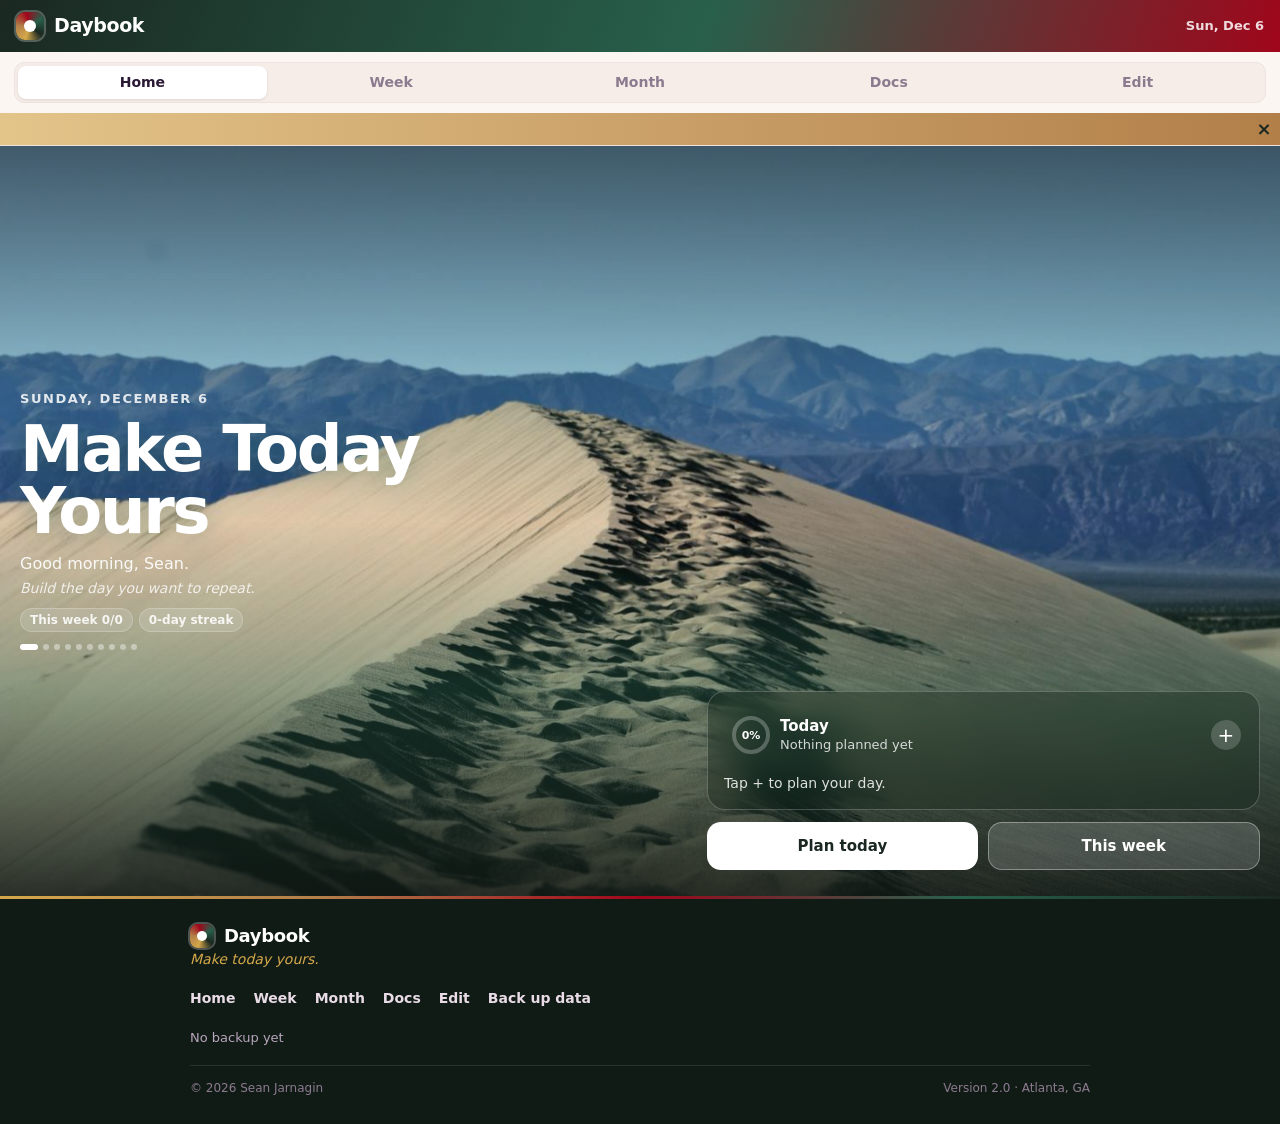
==== commit 7632a2bf: "Version 2.0: reschedule, Week layout fix, footer cleanup - Reschedule from any item: "Make up anothe" ====
--- a/index.html
+++ b/index.html
@@ -14,6 +14,7 @@
 <meta name="apple-mobile-web-app-title" content="Daybook">
 <meta name="apple-mobile-web-app-status-bar-style" content="black-translucent">
 <meta name="format-detection" content="telephone=no">
+<style>html{background:#2B1A35}</style>
 <link rel="stylesheet" href="css/app.css">
 <script src="js/data.js" defer></script>
 <script src="js/themes.js" defer></script>
@@ -44,8 +45,8 @@
 <footer class="appfoot"><div class="fin">
   <div><div class="fbrand"><span class="logo"></span><b>Daybook</b></div><p class="ftag">Make today yours.</p></div>
   <nav class="fnav"><button data-act="view" data-v="home">Home</button><button data-act="view" data-v="week">Week</button><button data-act="view" data-v="month">Month</button><button data-act="view" data-v="docs">Docs</button><button data-act="view" data-v="lib">Edit</button><button data-act="backup">Back up data</button></nav>
-  <div class="fmeta">A Claude project by <b>Sean Jarnagin</b><br><span id="fstatus"></span></div>
-  <div class="fsmall"><span>&copy; 2026 Sean Jarnagin</span><span>Version 1.9 &middot; Atlanta, GA</span></div>
+  <div class="fmeta"><span id="fstatus"></span></div>
+  <div class="fsmall"><span>&copy; 2026 Sean Jarnagin</span><span>Version 2.0 &middot; Atlanta, GA</span></div>
 </div></footer>
 </div>
 <div id="sheet"></div>
--- a/css/app.css
+++ b/css/app.css
@@ -91,8 +91,10 @@
 .summary{display:flex;gap:10px;align-items:center;margin:0 0 12px}
 .bar{flex:1;height:6px;background:var(--soft);border-radius:4px;overflow:hidden}
 .bar i{display:block;height:100%;background:var(--grad);background-size:200px 100%;border-radius:4px;transition:width .3s}
-.week{display:grid;gap:10px;grid-template-columns:1fr}
+.week{display:grid;gap:10px;grid-template-columns:minmax(0,1fr)}
 @media (min-width:760px){.week{grid-template-columns:repeat(auto-fill,minmax(230px,1fr))}}
+.day,.glass,.libcat,.month{min-width:0;max-width:100%}
+.item .t{min-width:0;flex-wrap:wrap}
 .day{background:var(--card);border:1px solid var(--line);border-radius:14px;padding:10px 12px 8px}
 .day.today{border-color:var(--accent);box-shadow:0 0 0 1px var(--accent) inset}
 .dh{display:flex;align-items:center;gap:8px;margin-bottom:4px}
@@ -289,3 +291,17 @@
 .hero{min-height:calc(100vh - 118px - var(--st));min-height:calc(100dvh - 118px - var(--st))}
 #app:has(.ticker) .hero{min-height:calc(100vh - 150px - var(--st));min-height:calc(100dvh - 150px - var(--st))}
 .hero-in{padding-bottom:calc(26px + var(--sb))}
+
+/* reschedule */
+.ctag{font-size:11px;font-weight:700;color:var(--mute);background:var(--soft);border:1px solid var(--line);border-radius:999px;padding:1px 7px;white-space:nowrap}
+.hero .glass .ctag{color:rgba(255,255,255,.85);background:rgba(255,255,255,.12);border-color:rgba(255,255,255,.2)}
+.rsgo{width:100%;margin-top:10px;background:var(--btn);color:#fff;border:0}
+.makeup{display:flex;align-items:center;gap:10px;width:100%;text-align:left;background:var(--card);border:1px solid var(--line);border-left:4px solid var(--danger);border-radius:12px;padding:10px 12px;margin:0 0 12px}
+.makeup b{font-size:15px}.makeup span{color:var(--mute);font-size:13px;flex:1}.makeup i{font-style:normal;font-size:22px;color:var(--mute)}
+.blist{display:grid;gap:6px;margin-top:10px}
+.brow{display:flex;align-items:center;gap:10px;text-align:left;padding:9px 10px;border-radius:12px;border:1px solid var(--line);background:var(--card);width:100%;min-width:0}
+.brow .grow{min-width:0}.brow b{display:block;font-size:14px}.brow .sub{display:block;white-space:nowrap;overflow:hidden;text-overflow:ellipsis}
+.bchk{width:24px;height:24px;border-radius:7px;border:2px solid var(--c,var(--mute));flex:none;display:grid;place-items:center}
+.bchk svg{width:13px;height:13px}
+.brow.on .bchk{background:var(--c,var(--accent))}
+input[type=date]{max-width:60%}
